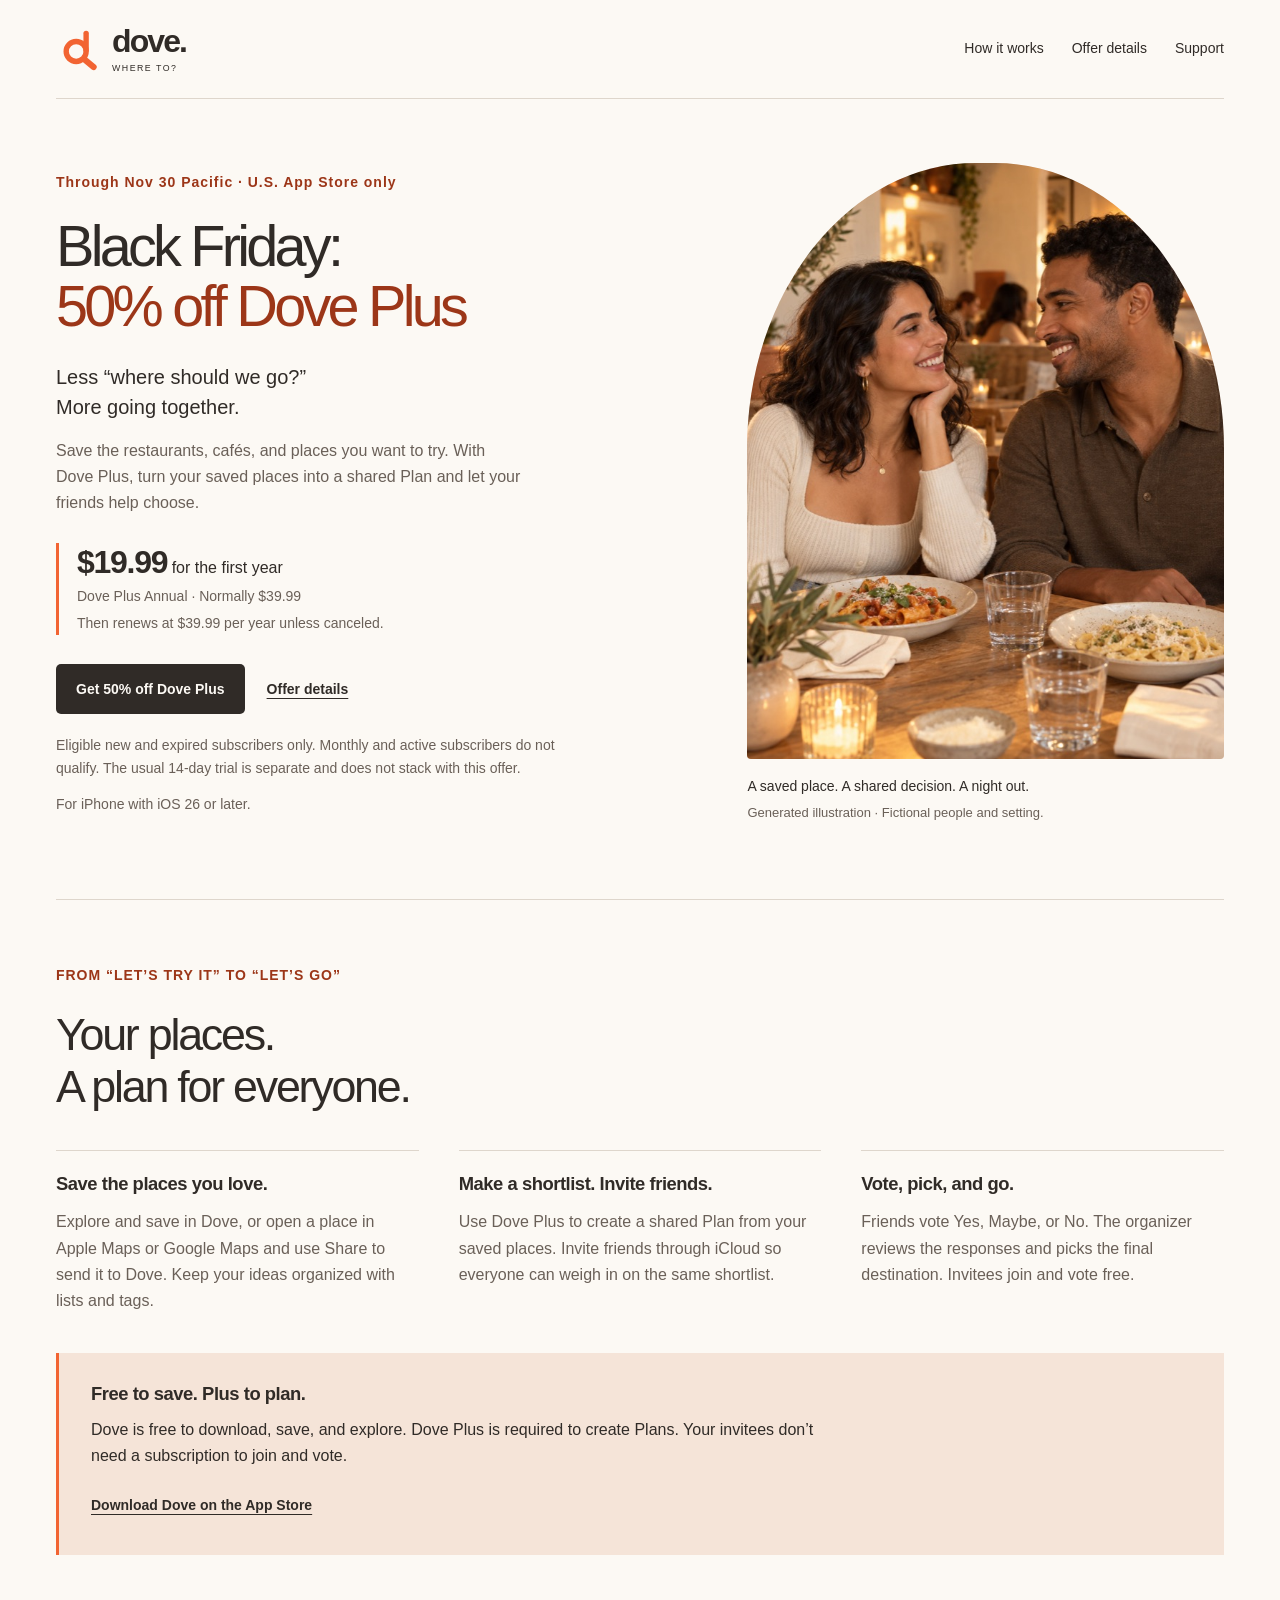
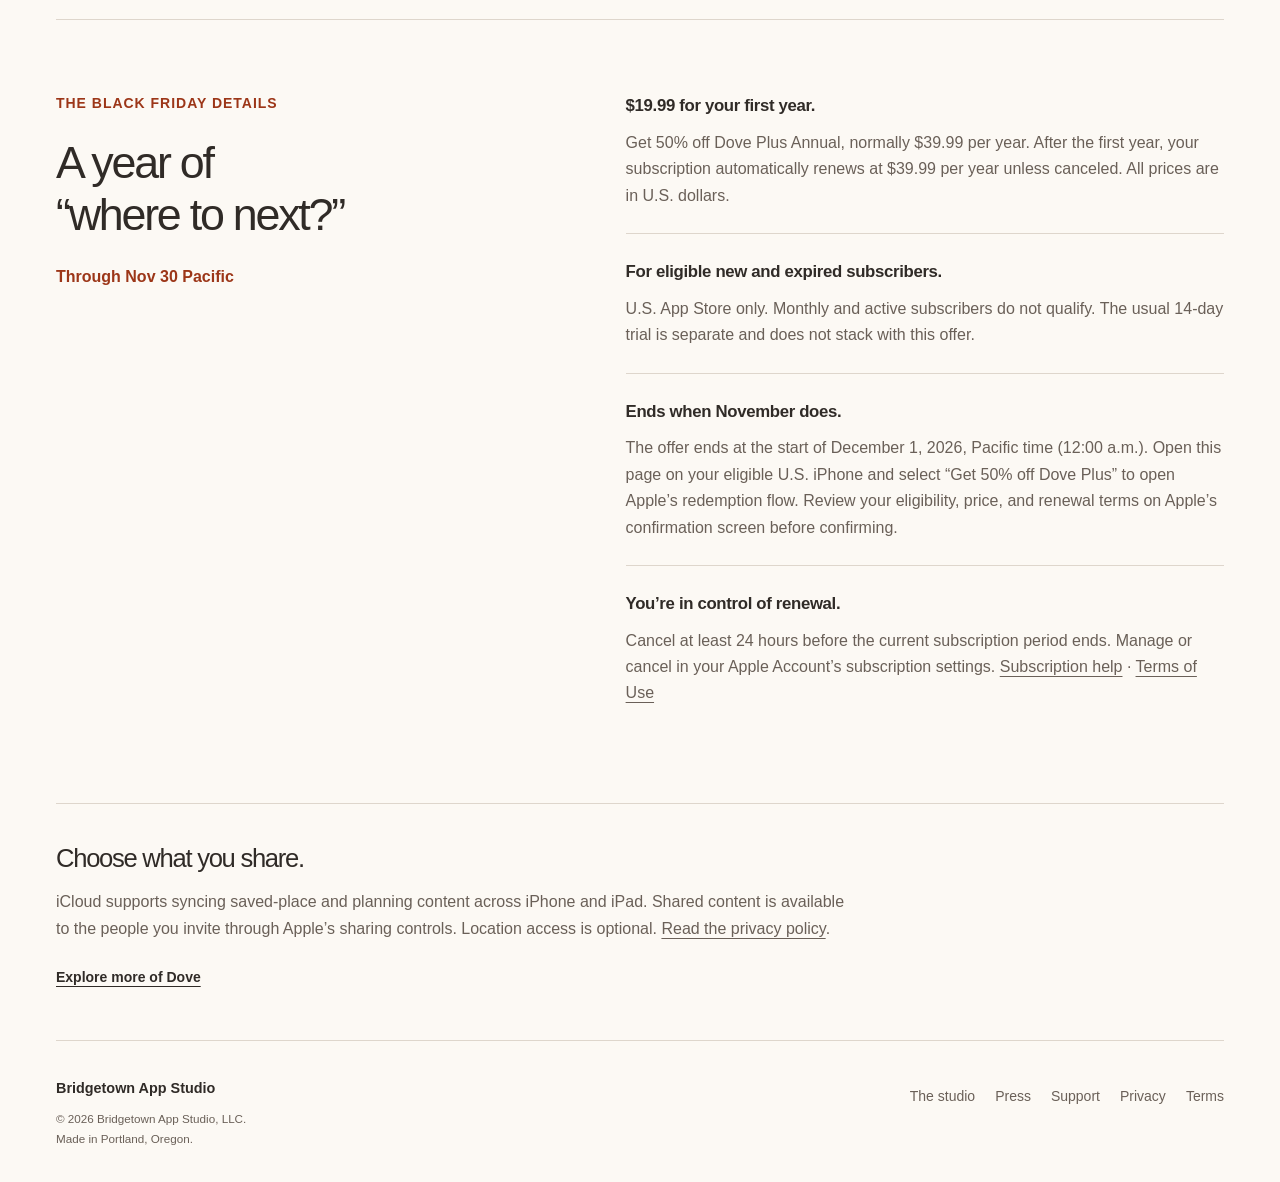
==== dove/black-friday/index.html @ 9fcdaba6 "Add Dove Black Friday offer page and homepage banner" ====
<!doctype html>
<html lang="en">
<head>
  <meta charset="utf-8">
  <meta name="viewport" content="width=device-width, initial-scale=1">
  <meta name="description" content="Black Friday: 50% off Dove Plus Annual for your first year. Save places and decide where to go together. Through Nov 30 Pacific. U.S. App Store only.">
  <title>Black Friday: 50% off Dove Plus — Dove</title>
  <link rel="canonical" href="https://bridgetownappstudio.com/dove/black-friday/">
  <meta property="og:type" content="website">
  <meta property="og:title" content="Black Friday: 50% off Dove Plus">
  <meta property="og:description" content="$19.99 for the first year, then $39.99 per year unless canceled. Eligible new and expired subscribers. Through Nov 30 Pacific. U.S. App Store only.">
  <meta property="og:url" content="https://bridgetownappstudio.com/dove/black-friday/">
  <meta property="og:image" content="https://bridgetownappstudio.com/dove/press/assets/Dove-Header-v2.png">
  <link rel="icon" href="/dove/assets/dove-mark.svg" type="image/svg+xml">
  <link rel="stylesheet" href="/assets/site.css">
  <link rel="stylesheet" href="/dove/black-friday/offer.css">
</head>
<body class="offer-page">
  <a class="skip-link" href="#main">Skip to content</a>
  <header class="masthead wrap">
    <a class="product-brand" href="/dove/" aria-label="Dove home"><img src="/dove/assets/dove-mark.svg" alt="" width="48" height="48"><span>dove.<small>WHERE TO?</small></span></a>
    <nav aria-label="Main navigation"><a href="#how-it-works">How it works</a><a href="#offer-terms">Offer details</a><a href="/dove/support/">Support</a></nav>
  </header>
  <main id="main" tabindex="-1">
    <!-- BLACK FRIDAY OFFER START: retire this section after Nov 30; see README.md. -->
    <section id="offer" class="hero product-hero offer-hero wrap" aria-labelledby="hero-title">
      <div class="hero-copy">
        <p class="eyebrow">Through Nov 30 Pacific · U.S. App Store only</p>
        <h1 id="hero-title">Black Friday:<br><em>50% off Dove Plus</em></h1>
        <p class="lead">Less “where should we go?”<br>More going together.</p>
        <p class="hero-description">Save the restaurants, cafés, and places you want to try. With Dove Plus, turn your saved places into a shared Plan and let your friends help choose.</p>
        <div class="offer-price">
          <p><strong>$19.99</strong> for the first year</p>
          <p>Dove Plus Annual · Normally $39.99</p>
          <p>Then renews at $39.99 per year unless canceled.</p>
        </div>
        <div class="actions"><a class="button primary" href="https://apps.apple.com/redeem?ctx=offercodes&amp;id=6783623516&amp;code=DOVEBF26" aria-describedby="offer-eligibility">Get 50% off Dove Plus</a><a class="text-link" href="#offer-terms">Offer details</a></div>
        <p id="offer-eligibility" class="fine-print">Eligible new and expired subscribers only. Monthly and active subscribers do not qualify. The usual 14-day trial is separate and does not stack with this offer.</p>
        <p class="offer-device">For iPhone with iOS 26 or later.</p>
      </div>
      <figure class="hero-art"><div class="photo-frame"><img src="/dove/assets/dining.jpg" alt="Illustration of a couple sharing a meal in a fictional restaurant." width="666" height="1000" fetchpriority="high"></div><figcaption>A saved place. A shared decision. A night out.<span>Generated illustration · Fictional people and setting.</span></figcaption></figure>
    </section>
    <!-- BLACK FRIDAY OFFER END -->

    <section id="how-it-works" class="product-overview wrap" aria-labelledby="how-title">
      <div class="section-heading"><p class="eyebrow">FROM “LET’S TRY IT” TO “LET’S GO”</p><h2 id="how-title">Your places.<br>A plan for everyone.</h2></div>
      <ol class="steps">
        <li><h3>Save the places you love.</h3><p>Explore and save in Dove, or open a place in Apple Maps or Google Maps and use Share to send it to Dove. Keep your ideas organized with lists and tags.</p></li>
        <li><h3>Make a shortlist. Invite friends.</h3><p>Use Dove Plus to create a shared Plan from your saved places. Invite friends through iCloud so everyone can weigh in on the same shortlist.</p></li>
        <li><h3>Vote, pick, and go.</h3><p>Friends vote Yes, Maybe, or No. The organizer reviews the responses and picks the final destination. Invitees join and vote free.</p></li>
      </ol>
      <div class="offer-access"><h3>Free to save. Plus to plan.</h3><p>Dove is free to download, save, and explore. Dove Plus is required to create Plans. Your invitees don’t need a subscription to join and vote.</p><a class="text-link" href="https://apps.apple.com/us/app/dove-where-to/id6783623516">Download Dove on the App Store</a></div>
    </section>

    <!-- BLACK FRIDAY TERMS START: replace with an ended notice when retiring the offer. -->
    <section id="offer-terms" class="details-section wrap" aria-labelledby="terms-title">
      <div><p class="eyebrow">THE BLACK FRIDAY DETAILS</p><h2 id="terms-title">A year of<br>“where to next?”</h2><p class="offer-deadline">Through Nov 30 Pacific</p></div>
      <dl class="details-list">
        <div><dt>$19.99 for your first year.</dt><dd>Get 50% off Dove Plus Annual, normally $39.99 per year. After the first year, your subscription automatically renews at $39.99 per year unless canceled. All prices are in U.S. dollars.</dd></div>
        <div><dt>For eligible new and expired subscribers.</dt><dd>U.S. App Store only. Monthly and active subscribers do not qualify. The usual 14-day trial is separate and does not stack with this offer.</dd></div>
        <div><dt>Ends when November does.</dt><dd>The offer ends at the start of December 1, 2026, Pacific time (12:00 a.m.). Open this page on your eligible U.S. iPhone and select “Get 50% off Dove Plus” to open Apple’s redemption flow. Review your eligibility, price, and renewal terms on Apple’s confirmation screen before confirming.</dd></div>
        <div><dt>You’re in control of renewal.</dt><dd>Cancel at least 24 hours before the current subscription period ends. Manage or cancel in your Apple Account’s subscription settings. <a href="/dove/support/#subscriptions">Subscription help</a> · <a href="/dove/terms/">Terms of Use</a></dd></div>
      </dl>
    </section>
    <!-- BLACK FRIDAY TERMS END -->

    <section class="offer-privacy wrap" aria-labelledby="privacy-title"><h2 id="privacy-title">Choose what you share.</h2><p>iCloud supports syncing saved-place and planning content across iPhone and iPad. Shared content is available to the people you invite through Apple’s sharing controls. Location access is optional. <a href="/dove/privacy/">Read the privacy policy</a>.</p><a class="text-link" href="/dove/">Explore more of Dove</a></section>
  </main>
  <footer class="site-footer wrap"><div><a class="footer-studio" href="/">Bridgetown App Studio</a><p>© 2026 Bridgetown App Studio, LLC.<br>Made in Portland, Oregon.</p></div><nav aria-label="Footer navigation"><a href="/">The studio</a><a href="/dove/press/">Press</a><a href="/dove/support/">Support</a><a href="/dove/privacy/">Privacy</a><a href="/dove/terms/">Terms</a></nav></footer>
</body>
</html>
---- assets/site.css ----
:root {
  color-scheme: light;
  --cream: #fcf9f4;
  --paper: #fffdfa;
  --orange: #f26432;
  --rust: #9c3618;
  --ink: #302b27;
  --muted: #6a6058;
  --line: #ded6cc;
  --peach: #f5e4d8;
}

* { box-sizing: border-box; }
html { scroll-behavior: smooth; scroll-padding-top: 2rem; }
body {
  margin: 0;
  background: var(--cream);
  color: var(--ink);
  font-family: "Avenir Next", Avenir, -apple-system, BlinkMacSystemFont, "Segoe UI", sans-serif;
  font-size: 1rem;
  line-height: 1.65;
  -webkit-font-smoothing: antialiased;
}
h1, h2, h3, p, figure { margin: 0; }
a { color: inherit; text-underline-offset: .25em; }
a:hover { text-decoration-thickness: 2px; }
a:focus-visible { outline: 3px solid var(--rust); outline-offset: 5px; border-radius: 2px; }
img { display: block; max-width: 100%; height: auto; }
main:focus { outline: none; }
.wrap { width: min(1200px, calc(100% - 112px)); margin-inline: auto; }
.skip-link { position: fixed; top: -100px; left: 16px; z-index: 20; padding: 12px 18px; background: var(--paper); }
.skip-link:focus { top: 12px; }

/* Seasonal homepage banner: remove with the marked HTML block after the offer. */
.seasonal-banner { background: var(--peach); border-bottom: 1px solid var(--line); text-align: center; }
.seasonal-banner a { display: block; padding: 14px 20px; color: var(--rust); font-size: .9375rem; font-weight: 600; }
.seasonal-banner a:focus-visible { outline-offset: -5px; }

.masthead { display: flex; align-items: center; justify-content: space-between; gap: 24px; padding-block: 25px; border-bottom: 1px solid var(--line); }
.studio-brand { font-size: 1.6rem; font-weight: 600; line-height: 1.1; letter-spacing: -.055em; text-decoration: none; }
.studio-brand span { display: block; margin-top: 7px; font-size: .65rem; letter-spacing: .23em; font-weight: 500; }
nav { display: flex; align-items: center; flex-wrap: wrap; gap: 28px; }
nav a { display: inline-flex; align-items: center; min-height: 44px; gap: 7px; font-size: .85rem; text-decoration: none; }
nav a:hover { text-decoration: underline; }
.product-brand { display: inline-flex; align-items: center; gap: 8px; text-decoration: none; }
.product-brand img { width: 48px; }
.product-brand > span { font-size: 2rem; font-weight: 600; line-height: 1; letter-spacing: -.06em; }
.product-brand small { display: block; margin-top: 7px; font-size: .55rem; font-weight: 500; letter-spacing: .17em; }

.hero { display: grid; grid-template-columns: 1.2fr 1fr; align-items: center; gap: 64px; padding-block: 64px 76px; }
.eyebrow { margin-bottom: 22px; font-size: .7rem; font-weight: 700; letter-spacing: .13em; color: var(--rust); }
.hero .product-brand { margin-bottom: 24px; }
h1 { font-size: clamp(3.5rem, 5.8vw, 5.4rem); font-weight: 500; line-height: 1.05; letter-spacing: -.065em; }
h1 em { color: var(--rust); font-style: normal; }
.lead { max-width: 490px; margin-top: 25px; font-size: 1.25rem; line-height: 1.5; }
.hero-description { max-width: 465px; margin-top: 16px; color: var(--muted); font-size: .98rem; }
.actions { display: flex; align-items: center; flex-wrap: wrap; gap: 22px; margin-top: 29px; }
.button { display: inline-flex; align-items: center; justify-content: center; gap: 22px; min-height: 50px; padding: 13px 20px; border-radius: 5px; font-size: .86rem; font-weight: 600; text-decoration: none; text-align: center; }
.primary { color: var(--cream); background: var(--ink); }
.primary:hover { background: var(--rust); }
.text-link { display: inline-flex; align-items: center; gap: 8px; min-height: 44px; font-size: .87rem; font-weight: 600; }
.fine-print { margin-top: 20px; font-size: .78rem; color: var(--muted); }
.pronunciation { margin-top: 12px; font-size: .75rem; color: var(--muted); }
.photo-frame { overflow: hidden; aspect-ratio: 4 / 5; border-radius: 48% 48% 4px 4px; background: var(--peach); }
.photo-frame img { width: 100%; height: 100%; object-fit: cover; object-position: 50% 40%; }
.hero-art figcaption { margin-top: 16px; font-size: .8rem; }
.hero-art figcaption span { display: block; margin-top: 4px; color: var(--muted); font-size: .68rem; }

h2 { font-size: clamp(2rem, 3.5vw, 3.1rem); font-weight: 500; line-height: 1.15; letter-spacing: -.05em; }
h3 { font-size: 1.15rem; font-weight: 600; line-height: 1.4; letter-spacing: -.025em; }
.product-overview { padding-block: 64px; border-top: 1px solid var(--line); }
.section-heading > p:not(.eyebrow) { max-width: 530px; margin-top: 22px; color: var(--muted); }
.steps { display: grid; grid-template-columns: repeat(3, minmax(0, 1fr)); gap: 40px; margin: 38px 0 18px; padding: 0; list-style: none; }
.steps li { padding-top: 20px; border-top: 1px solid var(--line); }
.step-number { display: block; margin-bottom: 22px; color: var(--rust); font-size: .7rem; font-weight: 600; letter-spacing: .1em; }
.steps h3 { margin-bottom: 12px; }
.steps p { color: var(--muted); font-size: .92rem; }
.studio-section { padding-block: 72px; background: #f0e8dd; border-block: 1px solid var(--line); }
.studio-grid { display: grid; grid-template-columns: 1fr 1fr; gap: 90px; }
.studio-copy { padding-top: 4px; font-size: 1.02rem; }
.studio-copy p + p { margin-top: 18px; color: var(--muted); }
.studio-copy .text-link { margin-top: 18px; }

.product-hero h1 { font-size: clamp(3.3rem, 5.3vw, 5rem); }
.product-art { margin-block: 0 64px; }
.product-art > img { width: 100%; border: 1px solid var(--line); border-radius: 6px; }
.product-art figcaption { max-width: 800px; margin-top: 14px; color: var(--muted); font-size: .73rem; }
.plus-section { padding-block: 64px; border-block: 1px solid var(--line); }
.access-grid { display: grid; grid-template-columns: 1fr 1fr; gap: 24px; margin-top: 36px; }
.access-option { padding: 32px; border: 1px solid var(--line); border-radius: 6px; background: var(--paper); }
.access-option .eyebrow { margin-bottom: 14px; }
.access-option h3 { font-size: 1.4rem; font-weight: 500; }
.access-option ul { padding-left: 20px; margin-block: 24px; }
.access-option li + li { margin-top: 10px; }
.access-option > p:last-child { color: var(--muted); font-size: .86rem; }
.plus-option { background: var(--peach); border-top: 3px solid var(--orange); padding-top: 30px; }
.subscription-note { max-width: 880px; margin-top: 24px; font-size: .8rem; color: var(--muted); }
.details-section { display: grid; grid-template-columns: .9fr 1.1fr; gap: 80px; padding-block: 72px; }
.details-list { margin: 0; }
.details-list > div { padding-bottom: 24px; }
.details-list > div + div { padding-top: 24px; border-top: 1px solid var(--line); }
.details-list dt { font-size: 1.05rem; font-weight: 600; margin-bottom: 10px; letter-spacing: -.02em; }
.details-list dd { margin: 0; color: var(--muted); font-size: .92rem; }
.download-section { padding-block: 64px; background: var(--peach); border-block: 1px solid var(--line); text-align: center; }
.download-section p:not(.eyebrow) { margin-block: 20px 26px; }
.site-footer { display: flex; justify-content: space-between; gap: 30px; padding-block: 34px; color: var(--muted); }
.footer-studio { font-size: .9rem; font-weight: 600; color: var(--ink); text-decoration: none; }
.site-footer p { margin-top: 8px; font-size: .73rem; }
.site-footer nav { align-content: start; gap: 20px; }
.site-footer nav a { font-size: .77rem; }

@media (max-width: 1000px) {
  .wrap { width: calc(100% - 64px); }
  .hero { gap: 36px; padding-top: 48px; }
  .steps { gap: 25px; }
  .studio-grid, .details-section { gap: 45px; }
  .actions { gap: 12px; }
  .site-footer { flex-wrap: wrap; }
}
@media (max-width: 720px) {
  .wrap { width: calc(100% - 40px); }
  .masthead { align-items: flex-start; flex-wrap: wrap; gap: 18px; padding-block: 20px 14px; }
  .masthead nav { width: 100%; gap: 12px 24px; justify-content: space-between; }
  nav a { font-size: .8rem; }
  .hero { grid-template-columns: 1fr; gap: 32px; padding-block: 40px 48px; }
  h1 { font-size: clamp(3rem, 11vw, 4.6rem); }
  .product-hero h1 { font-size: clamp(2.75rem, 10.4vw, 4.6rem); }
  .eyebrow { font-size: .65rem; margin-bottom: 20px; }
  .hero .product-brand { margin-bottom: 20px; }
  .lead { font-size: 1.15rem; }
  .hero-description { font-size: .95rem; }
  .hero-art { width: 100%; max-width: 460px; justify-self: center; }
  .photo-frame { aspect-ratio: 1; }
  .photo-frame img { object-position: 50% 37%; }
  .product-overview, .plus-section { padding-block: 46px; }
  .steps { grid-template-columns: 1fr; gap: 28px; margin-top: 30px; }
  .step-number { margin-bottom: 12px; }
  .steps h3 { margin-bottom: 8px; }
  .studio-section { padding-block: 46px; }
  .studio-grid, .details-section { grid-template-columns: 1fr; gap: 28px; }
  .studio-copy { font-size: .96rem; }
  .product-art { margin-bottom: 42px; }
  .access-grid { grid-template-columns: 1fr; gap: 18px; }
  .access-option { padding: 25px; }
  .plus-option { padding-top: 23px; }
  .details-section { padding-block: 46px; }
  .details-list > div:last-child { padding-bottom: 0; }
  .download-section { padding-block: 48px; }
  .site-footer { flex-direction: column; gap: 16px; padding-block: 28px; }
  .site-footer nav { gap: 8px 20px; }
}
@media (prefers-reduced-motion: reduce) {
  html { scroll-behavior: auto; }
}
@media print {
  body { background: white; }
  .skip-link, .masthead nav, .actions, .download-section, .site-footer nav { display: none; }
  .wrap { width: 100%; }
  .hero { padding-block: 20px; }
  .hero-art { max-width: 250px; }
  .product-overview, .plus-section, .studio-section, .details-section { padding-block: 25px; }
  .steps li, .access-option { break-inside: avoid; }
}
---- dove/black-friday/offer.css ----
/* Campaign-only layout; typography, colors, buttons, and footer come from site.css. */
.offer-hero { grid-template-columns: 1.35fr 1fr; gap: 48px; }
.offer-hero h1 { font-size: clamp(2.8rem, 4.5vw, 4.4rem); }
.offer-page .eyebrow { font-size: .875rem; letter-spacing: .07em; }
.offer-page nav a, .offer-page .button, .offer-page .text-link { font-size: .875rem; }
.offer-page .hero-description, .offer-page .steps p, .offer-page .details-list dd { font-size: 1rem; }
.offer-price { margin-top: 26px; padding-left: 18px; border-left: 3px solid var(--orange); }
.offer-price strong { font-size: 2rem; line-height: 1.2; font-weight: 600; letter-spacing: -.04em; }
.offer-price p + p { margin-top: 4px; color: var(--muted); font-size: .875rem; }
.offer-page .fine-print { max-width: 540px; font-size: .875rem; }
.offer-device { margin-top: 12px; color: var(--muted); font-size: .875rem; }
.offer-page .hero-art figcaption { font-size: .875rem; }
.offer-page .hero-art figcaption span { font-size: .8125rem; }
.offer-access { margin-top: 38px; padding: 28px 32px; border-left: 3px solid var(--orange); background: var(--peach); }
.offer-access p { max-width: 760px; margin-top: 10px; }
.offer-access .text-link { margin-top: 14px; }
.offer-deadline { margin-top: 24px; color: var(--rust); font-weight: 600; }
.offer-page .details-section { border-top: 1px solid var(--line); }
.offer-privacy { padding-block: 40px; border-block: 1px solid var(--line); }
.offer-privacy h2 { font-size: 1.6rem; }
.offer-privacy p { max-width: 800px; margin-top: 16px; color: var(--muted); }
.offer-privacy .text-link { margin-top: 14px; }
@media (max-width: 1000px) {
  .offer-hero { gap: 32px; }
}
@media (max-width: 720px) {
  .offer-hero { grid-template-columns: 1fr; }
  .offer-hero h1 { font-size: clamp(2.6rem, 10.4vw, 4.4rem); }
  .offer-access { padding: 24px; }
}
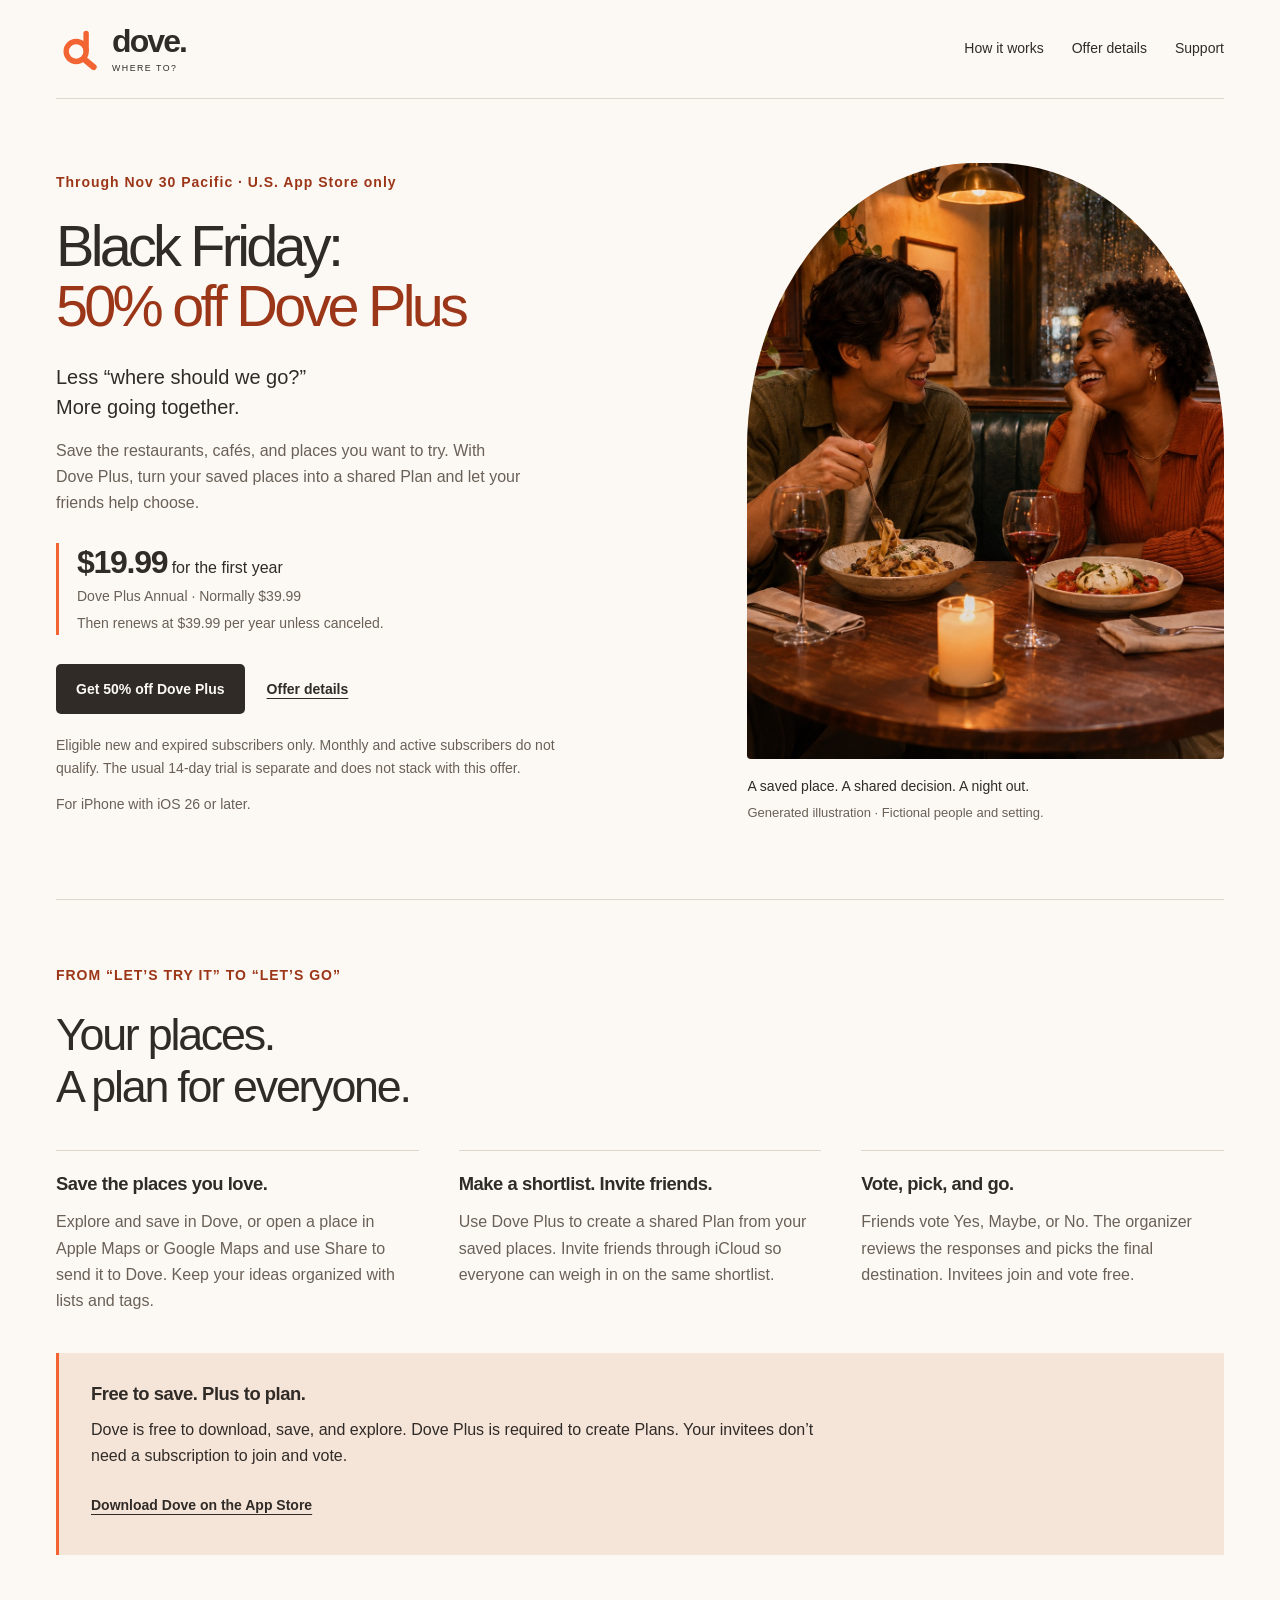
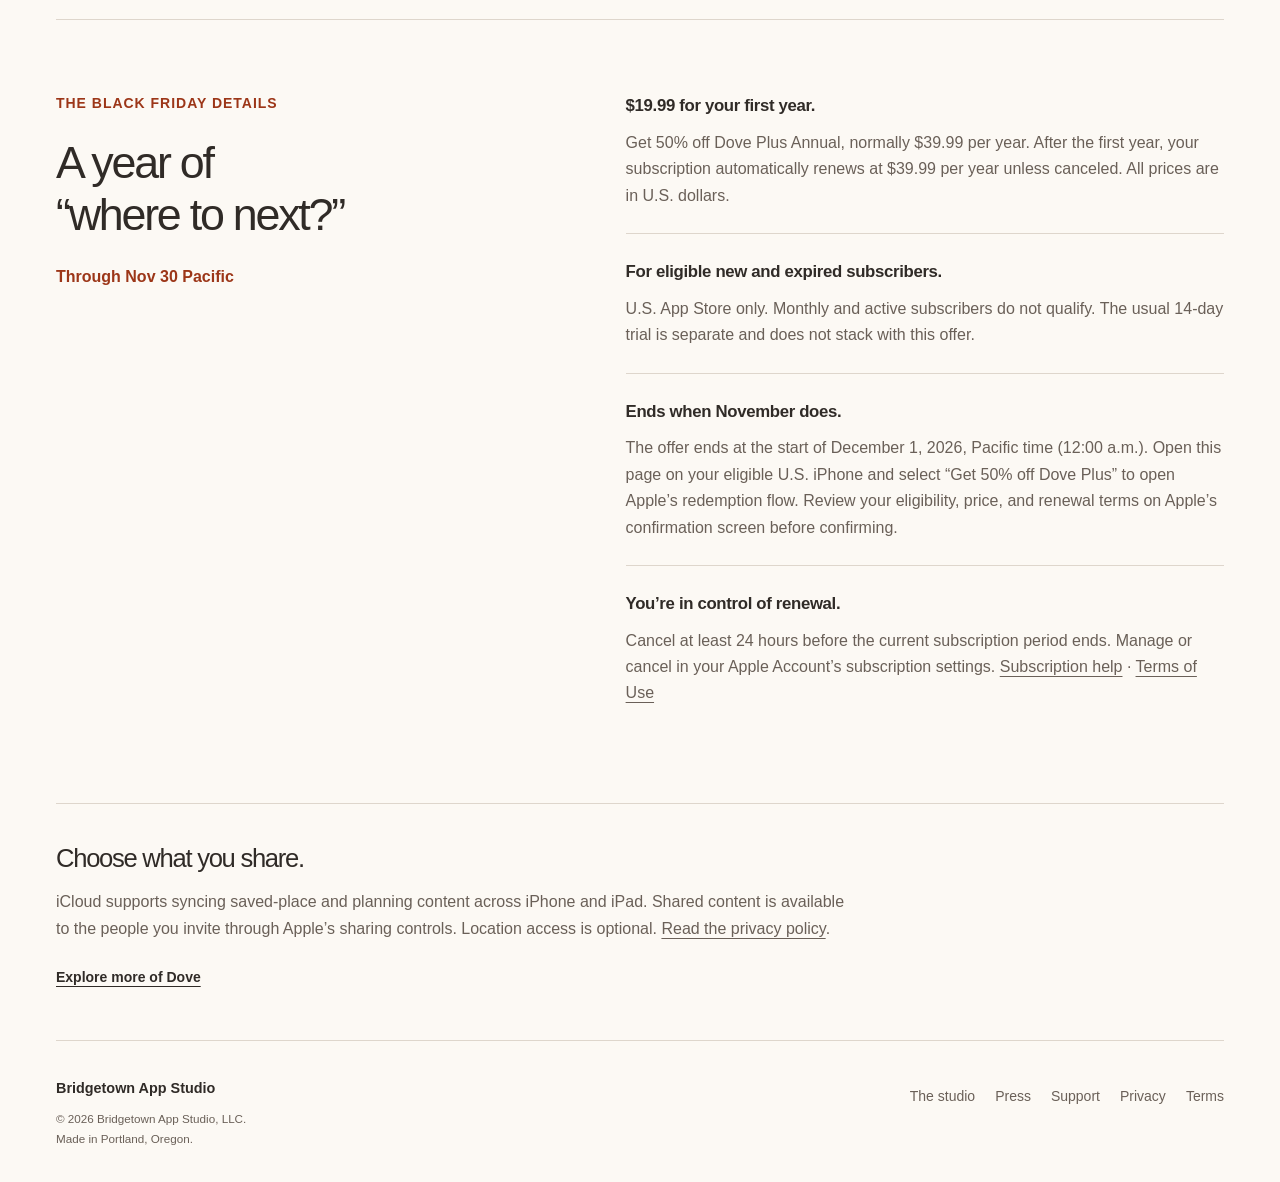
==== commit 762131f8: "Use approved candlelit dinner art for Black Friday hero" ====
--- a/dove/black-friday/index.html
+++ b/dove/black-friday/index.html
@@ -38,7 +38,7 @@
         <p id="offer-eligibility" class="fine-print">Eligible new and expired subscribers only. Monthly and active subscribers do not qualify. The usual 14-day trial is separate and does not stack with this offer.</p>
         <p class="offer-device">For iPhone with iOS 26 or later.</p>
       </div>
-      <figure class="hero-art"><div class="photo-frame"><img src="/dove/assets/dining.jpg" alt="Illustration of a couple sharing a meal in a fictional restaurant." width="666" height="1000" fetchpriority="high"></div><figcaption>A saved place. A shared decision. A night out.<span>Generated illustration · Fictional people and setting.</span></figcaption></figure>
+      <figure class="hero-art"><div class="photo-frame"><img src="/dove/black-friday/dinner.jpg" alt="Illustration of two people laughing over a candlelit dinner beside a rain-streaked restaurant window." width="1024" height="1536" fetchpriority="high"></div><figcaption>A saved place. A shared decision. A night out.<span>Generated illustration · Fictional people and setting.</span></figcaption></figure>
     </section>
     <!-- BLACK FRIDAY OFFER END -->
 
--- a/dove/black-friday/offer.css
+++ b/dove/black-friday/offer.css
@@ -26,5 +26,6 @@
 @media (max-width: 720px) {
   .offer-hero { grid-template-columns: 1fr; }
   .offer-hero h1 { font-size: clamp(2.6rem, 10.4vw, 4.4rem); }
+  .offer-page .photo-frame { aspect-ratio: 4 / 5; }
   .offer-access { padding: 24px; }
 }
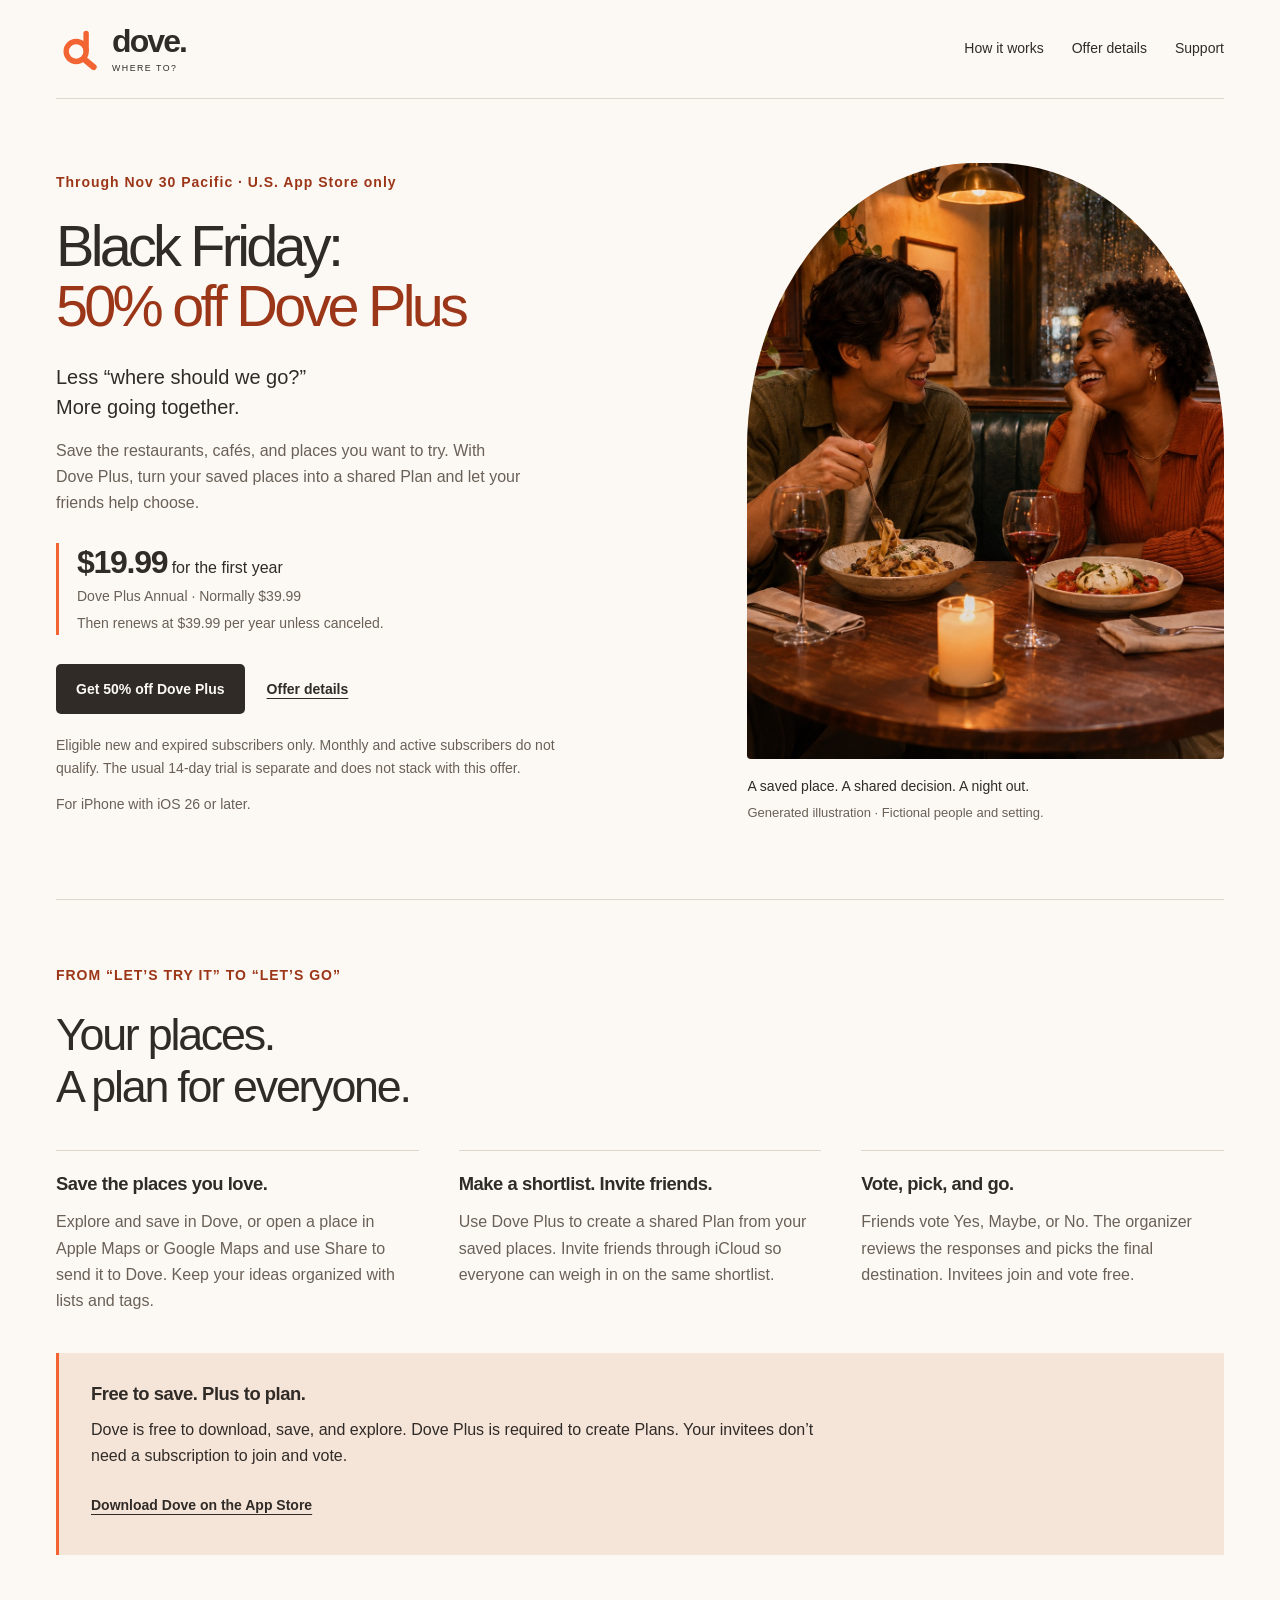
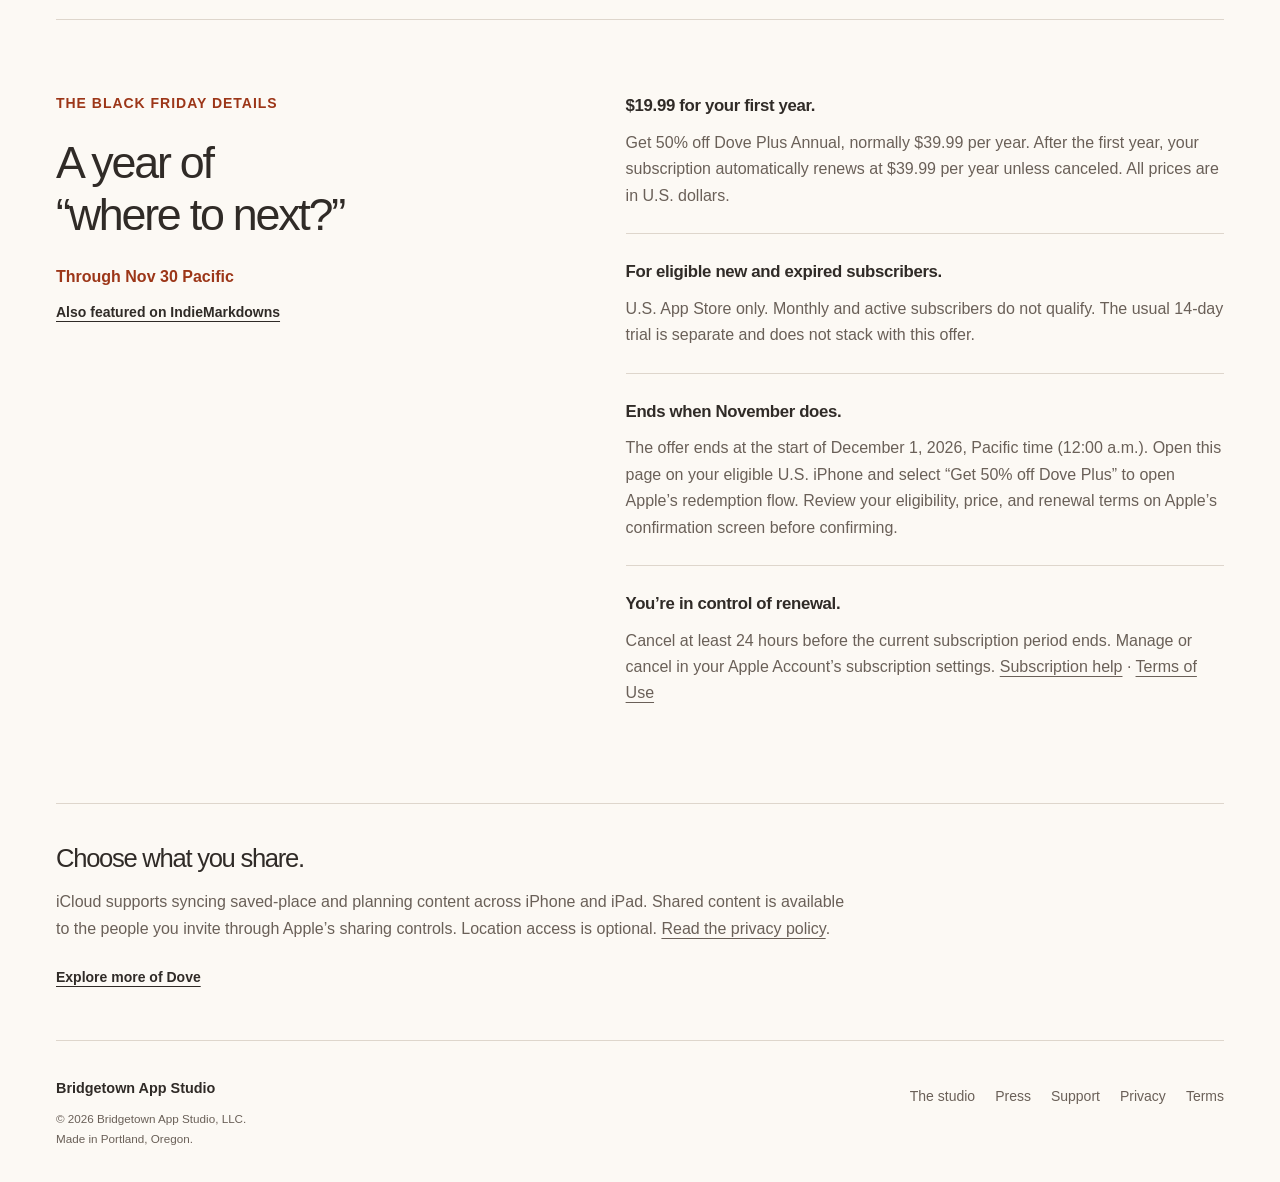
==== commit 6ced1bfb: "Link Dove’s Black Friday IndieMarkdowns listing" ====
--- a/dove/black-friday/index.html
+++ b/dove/black-friday/index.html
@@ -54,7 +54,7 @@
 
     <!-- BLACK FRIDAY TERMS START: replace with an ended notice when retiring the offer. -->
     <section id="offer-terms" class="details-section wrap" aria-labelledby="terms-title">
-      <div><p class="eyebrow">THE BLACK FRIDAY DETAILS</p><h2 id="terms-title">A year of<br>“where to next?”</h2><p class="offer-deadline">Through Nov 30 Pacific</p></div>
+      <div><p class="eyebrow">THE BLACK FRIDAY DETAILS</p><h2 id="terms-title">A year of<br>“where to next?”</h2><p class="offer-deadline">Through Nov 30 Pacific</p><p><a class="text-link" href="https://indiemarkdowns.com/deals/dove-where-to/">Also featured on IndieMarkdowns</a></p></div>
       <dl class="details-list">
         <div><dt>$19.99 for your first year.</dt><dd>Get 50% off Dove Plus Annual, normally $39.99 per year. After the first year, your subscription automatically renews at $39.99 per year unless canceled. All prices are in U.S. dollars.</dd></div>
         <div><dt>For eligible new and expired subscribers.</dt><dd>U.S. App Store only. Monthly and active subscribers do not qualify. The usual 14-day trial is separate and does not stack with this offer.</dd></div>
